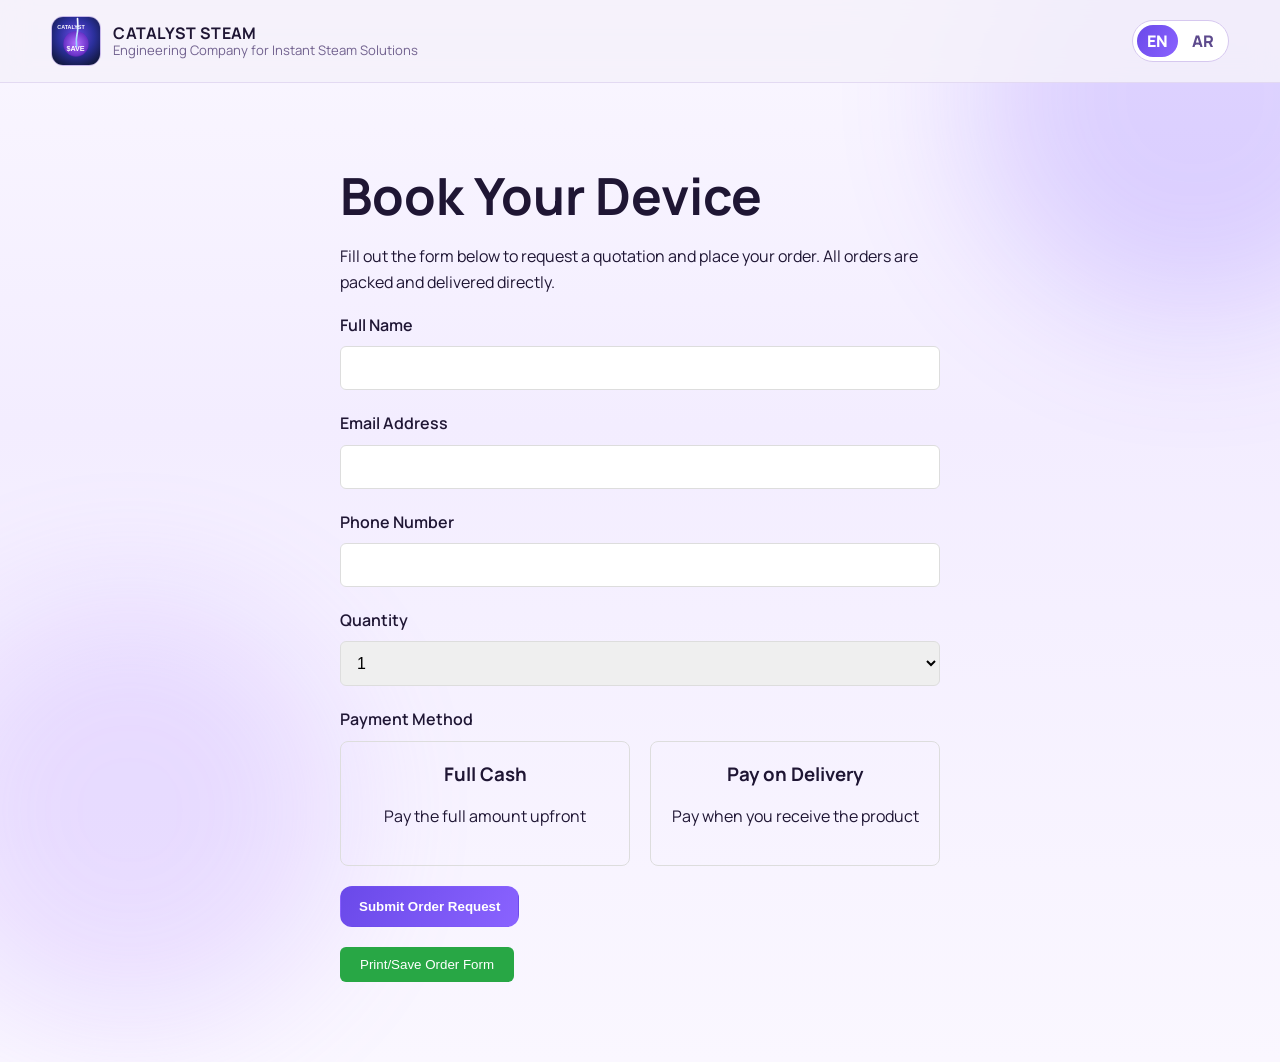
==== booking.html @ 059895c0 "Add bilingual booking form with WhatsApp submission, Vodafone Cash payment, and print functionality" ====
<!DOCTYPE html>
<html lang="en" dir="ltr">
<head>
  <meta charset="UTF-8" />
  <meta name="viewport" content="width=device-width, initial-scale=1.0" />
  <meta name="description" content="Book your Catalyst Steam device - Instant Steam Solutions" />
  <title data-i18n="booking_title">Booking - Catalyst Steam</title>
  <link rel="preconnect" href="https://fonts.googleapis.com" />
  <link rel="preconnect" href="https://fonts.gstatic.com" crossorigin />
  <link href="https://fonts.googleapis.com/css2?family=Manrope:wght@500;700;800&family=Tajawal:wght@400;500;700;800;900&display=swap" rel="stylesheet" />
  <link rel="stylesheet" href="styles.css" />
  <style>
    .booking-form { max-width: 600px; margin: 0 auto; }
    .form-group { margin-bottom: 20px; }
    .form-group label { display: block; font-weight: 600; margin-bottom: 8px; }
    .form-group input, .form-group select { width: 100%; padding: 12px; border: 1px solid #ddd; border-radius: 6px; font-size: 16px; }
    .payment-options { display: flex; gap: 20px; }
    .payment-option { flex: 1; padding: 20px; border: 1px solid #ddd; border-radius: 8px; text-align: center; cursor: pointer; transition: border-color 0.3s; }
    .payment-option.selected { border-color: #6a49e9; background: #f8f9ff; }
    .payment-option h3 { margin: 0 0 10px; }
    .vodafone-info { background: #f0f8ff; border: 1px solid #add8e6; padding: 15px; border-radius: 6px; margin-top: 10px; }
    .print-btn { background: #28a745; color: white; border: none; padding: 10px 20px; border-radius: 6px; cursor: pointer; margin-top: 20px; }
    .print-btn:hover { background: #218838; }
    @media print { .no-print { display: none; } .print-show { display: block; } }
  </style>
</head>
<body class="lang-en">
  <div class="site-bg" aria-hidden="true"></div>

  <header class="site-header">
    <div class="container nav-wrap">
      <a href="index.html" class="brand">
        <img class="brand-logo" src="assets/media/catalyst-logo-top.svg" alt="Catalyst logo" />
        <div class="brand-copy">
          <strong>CATALYST STEAM</strong>
          <span data-i18n="brand_subtitle">Engineering Company for Instant Steam Solutions</span>
        </div>
      </a>
      <div class="lang-switch" role="group" aria-label="Language switcher">
        <button type="button" class="lang-btn is-active" data-lang="en">EN</button>
        <button type="button" class="lang-btn" data-lang="ar">AR</button>
      </div>
    </div>
  </header>

  <main>
    <section class="section">
      <div class="container">
        <div class="booking-form">
          <h1 data-i18n="booking_title">Book Your Device</h1>
          <p data-i18n="booking_desc">Fill out the form below to request a quotation and place your order. All orders are packed and delivered directly.</p>

          <form id="bookingForm">
            <div class="form-group">
              <label for="name" data-i18n="label_name">Full Name</label>
              <input type="text" id="name" name="name" required data-i18n-placeholder="placeholder_name" />
            </div>

            <div class="form-group">
              <label for="email" data-i18n="label_email">Email Address</label>
              <input type="email" id="email" name="email" required data-i18n-placeholder="placeholder_email" />
            </div>

            <div class="form-group">
              <label for="phone" data-i18n="label_phone">Phone Number</label>
              <input type="tel" id="phone" name="phone" required data-i18n-placeholder="placeholder_phone" />
            </div>

            <div class="form-group">
              <label for="quantity" data-i18n="label_quantity">Quantity</label>
              <select id="quantity" name="quantity" required>
                <option value="1">1</option>
                <option value="2">2</option>
                <option value="3">3</option>
                <option value="4">4</option>
                <option value="5">5</option>
                <option value="6">6+</option>
              </select>
            </div>

            <div class="form-group">
              <label data-i18n="label_payment">Payment Method</label>
              <div class="payment-options">
                <div class="payment-option" data-method="cash">
                  <h3 data-i18n="payment_cash">Full Cash</h3>
                  <p data-i18n="payment_cash_desc">Pay the full amount upfront</p>
                </div>
                <div class="payment-option" data-method="delivery">
                  <h3 data-i18n="payment_delivery">Pay on Delivery</h3>
                  <p data-i18n="payment_delivery_desc">Pay when you receive the product</p>
                </div>
              </div>
            </div>

            <div id="vodafoneInfo" class="vodafone-info no-print" style="display: none;">
              <h4 data-i18n="vodafone_title">Vodafone Cash Payment</h4>
              <p data-i18n="vodafone_desc">Send payment to Vodafone Cash number: <strong id="vodafoneNumber">[PHONE_NUMBER_PLACEHOLDER]</strong></p>
              <p data-i18n="vodafone_instructions">After payment, send the receipt via WhatsApp to the same number.</p>
            </div>

            <button type="submit" class="btn btn-primary" data-i18n="btn_submit">Submit Order Request</button>
          </form>

          <button class="print-btn no-print" onclick="window.print()" data-i18n="btn_print">Print/Save Order Form</button>
        </div>
      </div>
    </section>
  </main>

  <script src="script.js"></script>
  <script>
    // Booking form specific script
    const translations = {
      en: {
        booking_title: "Book Your Device",
        booking_desc: "Fill out the form below to request a quotation and place your order. All orders are packed and delivered directly.",
        label_name: "Full Name",
        label_email: "Email Address",
        label_phone: "Phone Number",
        label_quantity: "Quantity",
        label_payment: "Payment Method",
        payment_cash: "Full Cash",
        payment_cash_desc: "Pay the full amount upfront",
        payment_delivery: "Pay on Delivery",
        payment_delivery_desc: "Pay when you receive the product",
        vodafone_title: "Vodafone Cash Payment",
        vodafone_desc: "Send payment to Vodafone Cash number:",
        vodafone_instructions: "After payment, send the receipt via WhatsApp to the same number.",
        btn_submit: "Submit Order Request",
        btn_print: "Print/Save Order Form",
        placeholder_name: "Enter your full name",
        placeholder_email: "Enter your email address",
        placeholder_phone: "Enter your phone number"
      },
      ar: {
        booking_title: "احجز جهازك",
        booking_desc: "املأ النموذج أدناه لطلب عرض أسعار وتقديم طلبك. جميع الطلبات معبأة ومُسلمة مباشرة.",
        label_name: "الاسم الكامل",
        label_email: "عنوان البريد الإلكتروني",
        label_phone: "رقم الهاتف",
        label_quantity: "الكمية",
        label_payment: "طريقة الدفع",
        payment_cash: "الدفع نقدًا كاملاً",
        payment_cash_desc: "ادفع المبلغ الكامل مقدمًا",
        payment_delivery: "الدفع عند التسليم",
        payment_delivery_desc: "ادفع عند استلام المنتج",
        vodafone_title: "دفع فودافون كاش",
        vodafone_desc: "أرسل الدفع إلى رقم فودافون كاش:",
        vodafone_instructions: "بعد الدفع، أرسل الإيصال عبر واتساب إلى نفس الرقم.",
        btn_submit: "إرسال طلب الشراء",
        btn_print: "طباعة/حفظ نموذج الطلب",
        placeholder_name: "أدخل اسمك الكامل",
        placeholder_email: "أدخل عنوان بريدك الإلكتروني",
        placeholder_phone: "أدخل رقم هاتفك"
      }
    };

    // Apply translations to booking page
    function applyBookingTranslations(lang) {
      const dict = translations[lang];
      document.querySelectorAll('[data-i18n]').forEach(el => {
        const key = el.dataset.i18n;
        if (dict[key]) el.textContent = dict[key];
      });
      document.querySelectorAll('[data-i18n-placeholder]').forEach(el => {
        const key = el.dataset.i18nPlaceholder;
        if (dict[key]) el.placeholder = dict[key];
      });
    }

    // Language switching for booking page
    document.querySelectorAll('.lang-btn').forEach(btn => {
      btn.addEventListener('click', () => {
        const lang = btn.dataset.lang;
        document.documentElement.lang = lang;
        document.documentElement.dir = lang === 'ar' ? 'rtl' : 'ltr';
        document.body.classList.toggle('lang-ar', lang === 'ar');
        document.body.classList.toggle('lang-en', lang === 'en');
        document.querySelectorAll('.lang-btn').forEach(b => b.classList.toggle('is-active', b.dataset.lang === lang));
        applyBookingTranslations(lang);
        localStorage.setItem('catalyst_lang', lang);
      });
    });

    // Load saved language
    const savedLang = localStorage.getItem('catalyst_lang') || 'en';
    if (savedLang === 'ar') {
      document.querySelector('[data-lang="ar"]').click();
    } else {
      applyBookingTranslations('en');
    }

    // Payment method selection
    const paymentOptions = document.querySelectorAll('.payment-option');
    let selectedPayment = null;

    paymentOptions.forEach(option => {
      option.addEventListener('click', () => {
        paymentOptions.forEach(opt => opt.classList.remove('selected'));
        option.classList.add('selected');
        selectedPayment = option.dataset.method;
        document.getElementById('vodafoneInfo').style.display = selectedPayment === 'cash' ? 'block' : 'none';
      });
    });

    // Form submission
    document.getElementById('bookingForm').addEventListener('submit', function(e) {
      e.preventDefault();

      if (!selectedPayment) {
        alert('Please select a payment method.');
        return;
      }

      const formData = new FormData(this);
      const name = formData.get('name');
      const email = formData.get('email');
      const phone = formData.get('phone');
      const quantity = formData.get('quantity');
      const paymentMethod = selectedPayment === 'cash' ? 'Full Cash (Vodafone Cash)' : 'Pay on Delivery';

      const message = `New Order Request:\n\nName: ${name}\nEmail: ${email}\nPhone: ${phone}\nQuantity: ${quantity}\nPayment Method: ${paymentMethod}\n\nPlease provide quotation.`;

      const whatsappUrl = `https://wa.me/966565513212?text=${encodeURIComponent(message)}`;
      window.open(whatsappUrl, '_blank');
    });
  </script>
</body>
</html>
---- styles.css ----
:root {
  --bg: #f5f2fb;
  --bg-alt: #eee7fa;
  --ink: #1f1634;
  --muted: #5f5578;
  --line: #ddd2ef;
  --saudi-green: #6a49e9;
  --saudi-green-strong: #4d35b3;
  --gold: #9f75f7;
  --card: #ffffff;
  --shadow: 0 20px 50px rgba(86, 57, 173, 0.18);
}

* {
  box-sizing: border-box;
}

html {
  scroll-behavior: smooth;
}

body {
  margin: 0;
  font-family: "Tajawal", sans-serif;
  color: var(--ink);
  background: linear-gradient(180deg, #faf7ff 0%, #f3edff 40%, #faf7ff 100%);
  line-height: 1.8;
}

body.lang-en {
  font-family: "Manrope", "Tajawal", sans-serif;
  line-height: 1.65;
}

body.lang-ar {
  font-family: "Tajawal", "Manrope", sans-serif;
  line-height: 1.8;
}

.site-bg::before,
.site-bg::after {
  content: "";
  position: fixed;
  z-index: -1;
  border-radius: 50%;
  filter: blur(70px);
  opacity: 0.22;
}

.site-bg::before {
  width: 450px;
  height: 450px;
  top: -130px;
  right: -140px;
  background: #7c53ff;
}

.site-bg::after {
  width: 420px;
  height: 420px;
  bottom: -120px;
  left: -80px;
  background: #b388ff;
}

.container {
  width: min(1180px, 92vw);
  margin-inline: auto;
}

.site-header {
  position: sticky;
  top: 0;
  z-index: 40;
  background: rgba(245, 242, 251, 0.86);
  border-bottom: 1px solid rgba(221, 210, 239, 0.75);
  backdrop-filter: blur(14px);
}

.nav-wrap {
  min-height: 82px;
  display: flex;
  align-items: center;
  justify-content: space-between;
  gap: 14px;
}

.brand {
  display: flex;
  align-items: center;
  gap: 12px;
  text-decoration: none;
  color: inherit;
}

.brand-logo {
  width: 50px;
  height: 50px;
  border-radius: 12px;
  border: 1px solid #c7b8ea;
}

.brand-copy {
  display: flex;
  flex-direction: column;
  line-height: 1.15;
}

.brand-copy strong {
  font-size: 1rem;
  letter-spacing: 0.3px;
}

.brand-copy span {
  font-size: 0.82rem;
  color: #71628f;
}

.nav-links {
  display: flex;
  align-items: center;
  gap: 16px;
}

.nav-links a {
  text-decoration: none;
  color: #4f3f77;
  font-weight: 700;
  font-size: 0.95rem;
  transition: color 0.2s ease;
}

.nav-links a:hover {
  color: var(--saudi-green);
}

.lang-switch {
  display: inline-flex;
  align-items: center;
  gap: 4px;
  padding: 4px;
  border: 1px solid #d6c8ef;
  border-radius: 999px;
  background: #fff;
}

.lang-btn {
  border: 0;
  background: transparent;
  color: #5d4a8d;
  font: inherit;
  font-weight: 800;
  line-height: 1;
  padding: 8px 10px;
  border-radius: 999px;
  cursor: pointer;
}

.lang-btn.is-active {
  background: linear-gradient(120deg, var(--saudi-green), #8a63ff);
  color: #fff;
}

.btn {
  display: inline-flex;
  align-items: center;
  justify-content: center;
  gap: 8px;
  border-radius: 12px;
  padding: 12px 18px;
  border: 1px solid transparent;
  text-decoration: none;
  font-weight: 800;
  transition: transform 0.18s ease, background-color 0.2s ease, border-color 0.2s ease;
  cursor: pointer;
}

.btn:hover {
  transform: translateY(-1px);
}

.btn-primary {
  color: #fff;
  background: linear-gradient(120deg, var(--saudi-green), #8a63ff);
}

.btn-primary:hover {
  background: linear-gradient(120deg, var(--saudi-green-strong), #6e4bdf);
}

.btn-whatsapp-top {
  color: #fff;
  background: linear-gradient(120deg, #25d366, #128c43);
  border-color: #128c43;
}

.btn-whatsapp-top:hover {
  background: linear-gradient(120deg, #1eb95a, #0f7b3a);
}

.btn-icon {
  width: 16px;
  height: 16px;
  display: inline-grid;
  place-items: center;
  flex: 0 0 auto;
}

.btn-icon svg {
  width: 16px;
  height: 16px;
}

.btn-outline {
  color: var(--saudi-green-strong);
  border-color: var(--saudi-green);
  background: #faf7ff;
}

.btn-sm {
  padding: 10px 14px;
  font-size: 0.88rem;
}

.hero {
  position: relative;
  overflow: hidden;
  padding: 68px 0 54px;
  min-height: 88vh;
  display: flex;
  align-items: center;
}

.hero-bg-video {
  position: absolute;
  inset: 0;
  width: 100%;
  height: 100%;
  object-fit: cover;
  filter: saturate(1.05) contrast(1.02);
}

.hero-overlay {
  position: absolute;
  inset: 0;
  background:
    linear-gradient(110deg, rgba(20, 12, 43, 0.84) 0%, rgba(35, 22, 68, 0.74) 42%, rgba(18, 10, 38, 0.58) 100%),
    radial-gradient(circle at 75% 15%, rgba(148, 106, 255, 0.32) 0%, rgba(0, 0, 0, 0) 40%);
}

.hero-grid {
  position: relative;
  z-index: 2;
  display: grid;
  grid-template-columns: 1.05fr 0.95fr;
  gap: 22px;
  align-items: start;
}

.hero-copy {
  background: transparent;
  border: none;
  box-shadow: none;
  padding: 0;
  max-width: 760px;
}

.eyebrow,
.kicker {
  margin: 0 0 8px;
  color: var(--saudi-green);
  font-weight: 900;
  letter-spacing: 0.2px;
}

h1 {
  margin: 0;
  font-size: clamp(2rem, 5vw, 3.2rem);
  line-height: 1.25;
}

h2 {
  margin: 8px 0 0;
  font-size: clamp(1.45rem, 3vw, 2.2rem);
  line-height: 1.35;
}

h3 {
  margin: 0 0 8px;
  line-height: 1.35;
}

.hero-copy p {
  color: #ede7ff;
  margin-top: 12px;
}

.hero-feature-grid {
  margin-top: 16px;
  display: grid;
  grid-template-columns: repeat(2, minmax(0, 1fr));
  gap: 10px;
}

.hero-feature {
  border: 1px solid rgba(220, 207, 252, 0.45);
  background: rgba(255, 255, 255, 0.08);
  border-radius: 12px;
  padding: 10px 12px;
  display: grid;
  grid-template-columns: 26px 1fr;
  align-items: start;
  gap: 8px;
  backdrop-filter: blur(4px);
}

.hero-feature span {
  width: 26px;
  height: 26px;
  display: inline-grid;
  place-items: center;
  border-radius: 8px;
  background: linear-gradient(130deg, #7f5cff, #a88bff);
  color: #fff;
  font-weight: 900;
  font-size: 0.84rem;
}

.hero-feature p {
  margin: 0 !important;
  color: #f4eeff !important;
  font-size: 0.9rem;
  line-height: 1.45;
  font-weight: 700;
}

.cta-row {
  margin-top: 20px;
  display: flex;
  flex-wrap: wrap;
  gap: 10px;
}

.hero-media {
  display: grid;
  gap: 14px;
}

.media-card {
  background: rgba(255, 255, 255, 0.92);
  backdrop-filter: blur(8px);
  border: 1px solid var(--line);
  border-radius: 20px;
  padding: 16px;
  box-shadow: 0 16px 40px rgba(68, 41, 140, 0.16);
}

.hero-copy h1,
.hero-copy .eyebrow {
  color: #ffffff;
  text-shadow: 0 3px 18px rgba(7, 3, 22, 0.45);
}

.media-card h2 {
  margin: 0 0 10px;
  font-size: 1.12rem;
}

.media-card video,
.media-card img {
  width: 100%;
  border-radius: 14px;
  border: 1px solid #ddcff2;
  display: block;
}

.hero-single-image {
  width: 100%;
  height: 390px;
  object-fit: contain;
  object-position: center center;
  background: rgba(248, 243, 255, 0.86);
}

.section {
  padding: 80px 0;
}

.solution {
  background: linear-gradient(180deg, #f5efff 0%, #efe8fc 100%);
}

.specs {
  background: #fff;
}

.specs-grid {
  display: grid;
  grid-template-columns: repeat(auto-fit, minmax(200px, 1fr));
  gap: 20px;
  max-width: 800px;
}

.spec-item {
  background: var(--bg-alt);
  border: 1px solid var(--line);
  border-radius: 12px;
  padding: 16px;
  text-align: center;
}

.spec-item strong {
  color: var(--ink);
}

.section-head {
  max-width: 860px;
  margin-bottom: 24px;
}

.section-head h2 {
  margin: 0;
}

.section-head p {
  color: var(--muted);
  margin: 10px 0 0;
}

.value-grid {
  display: grid;
  grid-template-columns: repeat(4, minmax(0, 1fr));
  gap: 14px;
}

.value-card {
  background: #fff;
  border: 1px solid #ded3f2;
  border-radius: 16px;
  padding: 20px;
  box-shadow: 0 10px 28px rgba(52, 32, 109, 0.12);
}

.value-card h3 {
  color: #4b2f96;
}

.value-card p {
  margin: 0;
  color: #60557b;
}

.workflow {
  background: #1d123d;
  color: #efe9ff;
}

.workflow .kicker {
  color: #baa7ff;
}

.workflow .section-head h2 {
  color: #fff;
}

.workflow-grid {
  display: grid;
  grid-template-columns: 1fr 1fr;
  gap: 20px;
  align-items: start;
}

.flow-list {
  margin: 0;
  padding: 0;
  list-style: none;
  display: grid;
  gap: 12px;
}

.flow-list li {
  position: relative;
  padding: 18px;
  border-radius: 14px;
  border: 1px solid rgba(183, 161, 245, 0.35);
  background: rgba(255, 255, 255, 0.05);
}

.flow-list li strong {
  display: block;
  font-size: 1.05rem;
}

.flow-list p {
  margin: 6px 0 0;
  color: #ddd3ff;
}

.applications {
  background: linear-gradient(180deg, #fbf9ff 0%, #f2ecfd 100%);
}

.app-grid {
  display: grid;
  grid-template-columns: repeat(3, minmax(0, 1fr));
  gap: 12px;
}

.app-card {
  min-height: 240px;
  position: relative;
  border-radius: 14px;
  overflow: hidden;
  border: 1px solid rgba(255, 255, 255, 0.28);
  background-size: cover;
  background-position: center;
  display: grid;
  align-content: end;
  padding: 14px;
  gap: 6px;
}

.app-card::before {
  content: "";
  position: absolute;
  inset: 0;
  background: linear-gradient(180deg, rgba(18, 8, 44, 0.12) 20%, rgba(16, 8, 39, 0.8) 100%);
}

.app-card::after {
  content: "";
  position: absolute;
  top: 10px;
  left: 10px;
  width: 64px;
  height: 64px;
  border-radius: 10px;
  border: 1px solid rgba(255, 255, 255, 0.82);
  background-image: url("assets/media/product-look.png");
  background-size: cover;
  background-position: center;
  z-index: 1;
  box-shadow: 0 8px 20px rgba(20, 10, 46, 0.4);
}

.app-card h3 {
  margin: 0;
  position: relative;
  z-index: 2;
  color: #fff;
  font-size: 1rem;
}

.app-card p {
  margin: 0;
  position: relative;
  z-index: 2;
  color: #ecf6f2;
  font-size: 0.9rem;
  line-height: 1.55;
}

.app-sauna {
  background-image: linear-gradient(135deg, rgba(40, 25, 85, 0.42), rgba(103, 69, 198, 0.38)), url("https://images.pexels.com/photos/7587466/pexels-photo-7587466.jpeg?auto=compress&cs=tinysrgb&w=1200");
}

.app-bakery {
  background-image: linear-gradient(135deg, rgba(52, 30, 116, 0.45), rgba(122, 81, 207, 0.35)), url("https://images.pexels.com/photos/3218467/pexels-photo-3218467.jpeg?auto=compress&cs=tinysrgb&w=1200");
}

.app-laundry {
  background-image: linear-gradient(135deg, rgba(37, 22, 88, 0.46), rgba(94, 67, 188, 0.34)), url("assets/media/app-laundry-shop.svg");
}

.app-kitchen {
  background-image: linear-gradient(135deg, rgba(35, 21, 80, 0.45), rgba(109, 80, 200, 0.34)), url("https://images.pexels.com/photos/1639557/pexels-photo-1639557.jpeg?auto=compress&cs=tinysrgb&w=1200");
}

.app-clinic {
  background-image: linear-gradient(135deg, rgba(35, 20, 82, 0.45), rgba(108, 79, 203, 0.34)), url("https://images.pexels.com/photos/4021779/pexels-photo-4021779.jpeg?auto=compress&cs=tinysrgb&w=1200");
}

.advantages {
  background: #ffffff;
}

.advantages-wrap {
  border: 1px solid #ded2f1;
  border-radius: 18px;
  background: linear-gradient(140deg, #fcfaff 0%, #f2ebff 100%);
  padding: 22px;
  display: grid;
  grid-template-columns: 1.45fr 0.55fr;
  gap: 14px;
  align-items: stretch;
}

.adv-grid {
  display: grid;
  grid-template-columns: repeat(2, minmax(0, 1fr));
  gap: 10px;
}

.adv-card {
  border: 1px solid #d8cbef;
  background: #fff;
  border-radius: 12px;
  padding: 12px;
  display: grid;
  grid-template-columns: 40px 1fr;
  align-items: center;
  gap: 10px;
  box-shadow: 0 8px 18px rgba(83, 56, 163, 0.08);
}

.adv-icon {
  width: 40px;
  height: 40px;
  display: inline-grid;
  place-items: center;
  border-radius: 10px;
  background: linear-gradient(130deg, #6a49e9, #8d69ff);
  color: #fff;
  font-weight: 900;
  font-size: 1.12rem;
}

.adv-card p {
  margin: 0;
  color: #4b3f6e;
  font-weight: 700;
  line-height: 1.45;
}

.price-spotlight {
  border-radius: 14px;
  border: 1px solid #cdbef0;
  background: radial-gradient(circle at 50% 0%, #ffffff 0%, #f6f1ff 100%);
  display: grid;
  align-content: center;
  justify-items: center;
  text-align: center;
  padding: 16px;
  gap: 6px;
}

.price-label {
  margin: 0;
  color: #665a87;
  font-weight: 700;
}

.price-value {
  font-size: 2rem;
  color: #4d35b3;
  line-height: 1.1;
}

.price-mini {
  margin: 0;
  color: #74688f;
  font-weight: 700;
}

.order {
  background: linear-gradient(180deg, #f7f1ff 0%, #eee8fb 100%);
}

.order-grid {
  display: grid;
  grid-template-columns: 0.95fr 1.05fr;
  gap: 16px;
}

.payment-card {
  background: #fff;
  border: 1px solid #ddcff2;
  border-radius: 18px;
  padding: 20px;
  box-shadow: 0 10px 28px rgba(50, 31, 106, 0.12);
}

.payment-card h3 {
  color: #4a2f95;
  margin: 0 0 12px;
}

.payment-flow {
  display: grid;
  gap: 10px;
  margin-bottom: 12px;
}

.pay-step {
  border: 1px solid #d8caef;
  border-radius: 12px;
  background: #faf7ff;
  padding: 12px;
  display: grid;
  grid-template-columns: 34px 1fr;
  gap: 10px;
  align-items: start;
}

.pay-step h4 {
  margin: 0;
  color: #503799;
  font-size: 0.98rem;
}

.pay-step p {
  margin: 2px 0 0;
  color: #65597f;
  font-weight: 600;
  font-size: 0.92rem;
}

.pay-confirm {
  margin-top: 6px !important;
  color: #4d35b3 !important;
  font-weight: 800 !important;
}

.pay-badge {
  width: 34px;
  height: 34px;
  border-radius: 999px;
  background: linear-gradient(130deg, #6a49e9, #8e6bff);
  color: #fff;
  font-weight: 900;
  display: inline-grid;
  place-items: center;
}

.pay-badge.vcash {
  background: linear-gradient(130deg, #d4283a, #f46e7a);
}

.payment-strip {
  border: 1px solid #cdbef0;
  background: #f6f1ff;
  border-radius: 12px;
  padding: 10px 12px;
  display: grid;
  gap: 6px;
  margin-bottom: 10px;
}

.payment-strip span {
  color: #574a75;
  font-weight: 700;
  font-size: 0.92rem;
}

.strip-price {
  color: #4d35b3 !important;
  font-size: 1.1rem !important;
  font-weight: 900 !important;
}

.line-item {
  display: flex;
  align-items: center;
  gap: 10px;
}

.phone-line {
  display: inline-flex;
  align-items: center;
  gap: 8px;
}

.phone-number {
  direction: ltr;
  unicode-bidi: isolate;
  display: inline-block;
}

.phone-inline-icon {
  width: 20px;
  height: 20px;
  border-radius: 999px;
  border: 1px solid #9ed8b2;
  background: #e8f9ef;
  color: #128c43;
  display: inline-grid;
  place-items: center;
  flex: 0 0 auto;
}

.phone-inline-icon svg {
  width: 12px;
  height: 12px;
}

.line-icon {
  width: 28px;
  height: 28px;
  border-radius: 999px;
  border: 1px solid #cdbff0;
  background: #f7f3ff;
  color: #5a43a9;
  display: inline-grid;
  place-items: center;
  flex: 0 0 auto;
  font-size: 0.82rem;
  font-weight: 900;
}

.line-icon svg {
  width: 16px;
  height: 16px;
}

.line-icon.whatsapp {
  background: #e8f9ef;
  border-color: #9ed8b2;
  color: #128c43;
}

.line-icon.vcash {
  background: #ffecee;
  border-color: #f2b7bf;
  color: #d4283a;
  font-family: inherit;
}

.payment-note {
  background: #f7f2ff;
  border: 1px dashed #c8b7ee;
  border-radius: 10px;
  padding: 10px;
  font-weight: 700;
}

.order-form {
  background: #fff;
  border: 1px solid #dbcdf1;
  border-radius: 18px;
  padding: 20px;
  box-shadow: 0 12px 30px rgba(58, 36, 124, 0.12);
  display: grid;
  gap: 10px;
}

.order-form label {
  display: grid;
  gap: 6px;
  color: #4f3e7c;
  font-weight: 700;
}

.order-form input,
.order-form textarea {
  width: 100%;
  border: 1px solid #d3c4ee;
  border-radius: 10px;
  padding: 11px 12px;
  font: inherit;
  background: #fff;
}

.order-form input:focus,
.order-form textarea:focus {
  outline: none;
  border-color: #6a49e9;
  box-shadow: 0 0 0 3px rgba(106, 73, 233, 0.15);
}

.form-msg {
  margin: 0;
  color: #70648c;
  font-size: 0.92rem;
}

.contact {
  background: linear-gradient(180deg, #f0e9ff 0%, #f9f6ff 100%);
}

.contact-box {
  background: linear-gradient(130deg, #2a1c57 0%, #4d36a8 100%);
  border-radius: 22px;
  border: 1px solid rgba(178, 158, 243, 0.5);
  padding: 28px;
  color: #f1ebff;
  display: grid;
  grid-template-columns: 1.2fr 0.8fr;
  gap: 16px;
}

.contact-box .kicker {
  color: #d1c2ff;
}

.contact-box h2 {
  margin: 0;
  color: #fff;
}

.contact-box p {
  color: #ece6ff;
}

.contact-data {
  background: rgba(255, 255, 255, 0.08);
  border: 1px solid rgba(207, 192, 247, 0.45);
  border-radius: 14px;
  padding: 16px;
}

.contact-data p {
  margin: 0 0 8px;
  font-weight: 700;
}

.contact-actions {
  display: grid;
  gap: 8px;
}

.site-footer {
  border-top: 1px solid #ddd2ef;
  padding: 22px 0 30px;
}

.site-footer p {
  margin: 0;
  text-align: center;
  color: #6e6388;
  font-weight: 700;
}

.reveal {
  opacity: 0;
  transform: translateY(14px);
  transition: opacity 0.5s ease, transform 0.5s ease;
}

.reveal.visible {
  opacity: 1;
  transform: none;
}

.delay-1 {
  transition-delay: 0.1s;
}

.delay-2 {
  transition-delay: 0.2s;
}

.delay-3 {
  transition-delay: 0.3s;
}

@media (max-width: 1080px) {
  .nav-links {
    display: none;
  }

  .hero-grid,
  .workflow-grid,
  .advantages-wrap,
  .order-grid,
  .contact-box {
    grid-template-columns: 1fr;
  }

  .value-grid {
    grid-template-columns: repeat(2, minmax(0, 1fr));
  }

  .app-grid {
    grid-template-columns: repeat(2, minmax(0, 1fr));
  }
}

@media (max-width: 680px) {
  .nav-wrap {
    flex-wrap: wrap;
  }

  .hero {
    min-height: 78vh;
    padding-top: 44px;
  }

  .hero-copy,
  .media-card,
  .order-form,
  .payment-card,
  .contact-box {
    padding: 20px;
  }

  .hero-single-image {
    height: 260px;
    object-fit: contain;
  }

  .btn {
    width: 100%;
  }

  .cta-row {
    flex-direction: column;
  }

  .btn-sm {
    width: auto;
  }

  .value-grid,
  .app-grid {
    grid-template-columns: 1fr;
  }

  .hero-feature-grid,
  .adv-grid {
    grid-template-columns: 1fr;
  }

  .app-card {
    min-height: 220px;
  }

  h1 {
    font-size: clamp(1.7rem, 9vw, 2.2rem);
  }
}
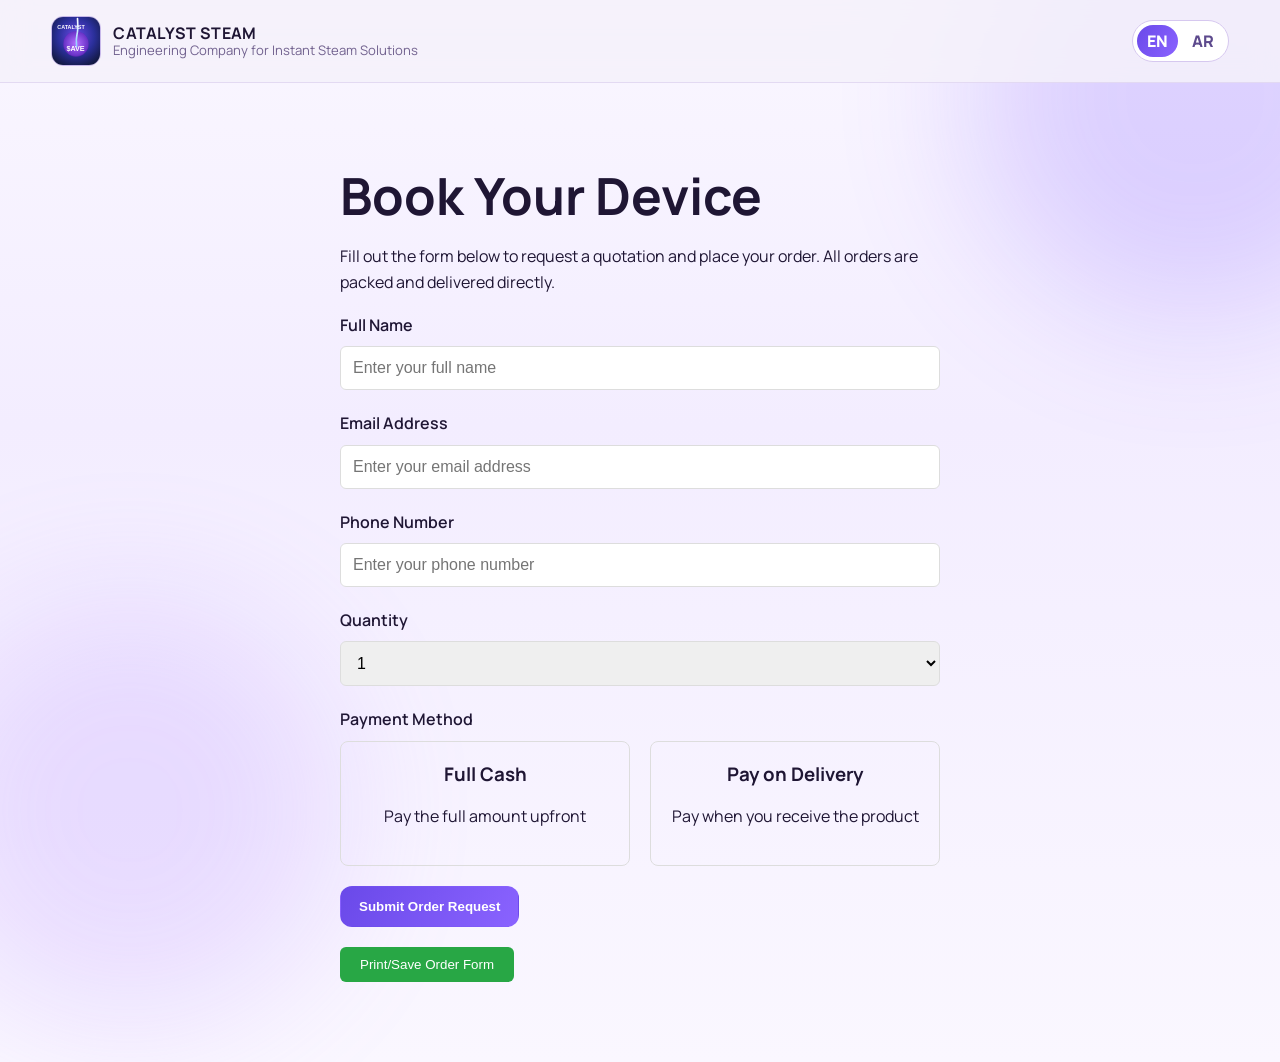
==== commit 0b381d65: "Fix bilingual support for booking form - integrate translations with main script" ====
--- a/booking.html
+++ b/booking.html
@@ -109,87 +109,11 @@
 
   <script src="script.js"></script>
   <script>
+    // Apply saved language on page load
+    const savedLang = localStorage.getItem('catalyst_lang') || 'en';
+    applyLanguage(savedLang);
+
     // Booking form specific script
-    const translations = {
-      en: {
-        booking_title: "Book Your Device",
-        booking_desc: "Fill out the form below to request a quotation and place your order. All orders are packed and delivered directly.",
-        label_name: "Full Name",
-        label_email: "Email Address",
-        label_phone: "Phone Number",
-        label_quantity: "Quantity",
-        label_payment: "Payment Method",
-        payment_cash: "Full Cash",
-        payment_cash_desc: "Pay the full amount upfront",
-        payment_delivery: "Pay on Delivery",
-        payment_delivery_desc: "Pay when you receive the product",
-        vodafone_title: "Vodafone Cash Payment",
-        vodafone_desc: "Send payment to Vodafone Cash number:",
-        vodafone_instructions: "After payment, send the receipt via WhatsApp to the same number.",
-        btn_submit: "Submit Order Request",
-        btn_print: "Print/Save Order Form",
-        placeholder_name: "Enter your full name",
-        placeholder_email: "Enter your email address",
-        placeholder_phone: "Enter your phone number"
-      },
-      ar: {
-        booking_title: "احجز جهازك",
-        booking_desc: "املأ النموذج أدناه لطلب عرض أسعار وتقديم طلبك. جميع الطلبات معبأة ومُسلمة مباشرة.",
-        label_name: "الاسم الكامل",
-        label_email: "عنوان البريد الإلكتروني",
-        label_phone: "رقم الهاتف",
-        label_quantity: "الكمية",
-        label_payment: "طريقة الدفع",
-        payment_cash: "الدفع نقدًا كاملاً",
-        payment_cash_desc: "ادفع المبلغ الكامل مقدمًا",
-        payment_delivery: "الدفع عند التسليم",
-        payment_delivery_desc: "ادفع عند استلام المنتج",
-        vodafone_title: "دفع فودافون كاش",
-        vodafone_desc: "أرسل الدفع إلى رقم فودافون كاش:",
-        vodafone_instructions: "بعد الدفع، أرسل الإيصال عبر واتساب إلى نفس الرقم.",
-        btn_submit: "إرسال طلب الشراء",
-        btn_print: "طباعة/حفظ نموذج الطلب",
-        placeholder_name: "أدخل اسمك الكامل",
-        placeholder_email: "أدخل عنوان بريدك الإلكتروني",
-        placeholder_phone: "أدخل رقم هاتفك"
-      }
-    };
-
-    // Apply translations to booking page
-    function applyBookingTranslations(lang) {
-      const dict = translations[lang];
-      document.querySelectorAll('[data-i18n]').forEach(el => {
-        const key = el.dataset.i18n;
-        if (dict[key]) el.textContent = dict[key];
-      });
-      document.querySelectorAll('[data-i18n-placeholder]').forEach(el => {
-        const key = el.dataset.i18nPlaceholder;
-        if (dict[key]) el.placeholder = dict[key];
-      });
-    }
-
-    // Language switching for booking page
-    document.querySelectorAll('.lang-btn').forEach(btn => {
-      btn.addEventListener('click', () => {
-        const lang = btn.dataset.lang;
-        document.documentElement.lang = lang;
-        document.documentElement.dir = lang === 'ar' ? 'rtl' : 'ltr';
-        document.body.classList.toggle('lang-ar', lang === 'ar');
-        document.body.classList.toggle('lang-en', lang === 'en');
-        document.querySelectorAll('.lang-btn').forEach(b => b.classList.toggle('is-active', b.dataset.lang === lang));
-        applyBookingTranslations(lang);
-        localStorage.setItem('catalyst_lang', lang);
-      });
-    });
-
-    // Load saved language
-    const savedLang = localStorage.getItem('catalyst_lang') || 'en';
-    if (savedLang === 'ar') {
-      document.querySelector('[data-lang="ar"]').click();
-    } else {
-      applyBookingTranslations('en');
-    }
-
     // Payment method selection
     const paymentOptions = document.querySelectorAll('.payment-option');
     let selectedPayment = null;
@@ -208,7 +132,8 @@
       e.preventDefault();
 
       if (!selectedPayment) {
-        alert('Please select a payment method.');
+        const alertMsg = document.documentElement.lang === 'ar' ? 'يرجى اختيار طريقة دفع.' : 'Please select a payment method.';
+        alert(alertMsg);
         return;
       }
 
@@ -219,7 +144,9 @@
       const quantity = formData.get('quantity');
       const paymentMethod = selectedPayment === 'cash' ? 'Full Cash (Vodafone Cash)' : 'Pay on Delivery';
 
-      const message = `New Order Request:\n\nName: ${name}\nEmail: ${email}\nPhone: ${phone}\nQuantity: ${quantity}\nPayment Method: ${paymentMethod}\n\nPlease provide quotation.`;
+      const message = document.documentElement.lang === 'ar' 
+        ? `طلب شراء جديد:\n\nالاسم: ${name}\nالبريد الإلكتروني: ${email}\nالهاتف: ${phone}\nالكمية: ${quantity}\nطريقة الدفع: ${paymentMethod}\n\nيرجى تقديم عرض أسعار.`
+        : `New Order Request:\n\nName: ${name}\nEmail: ${email}\nPhone: ${phone}\nQuantity: ${quantity}\nPayment Method: ${paymentMethod}\n\nPlease provide quotation.`;
 
       const whatsappUrl = `https://wa.me/966565513212?text=${encodeURIComponent(message)}`;
       window.open(whatsappUrl, '_blank');
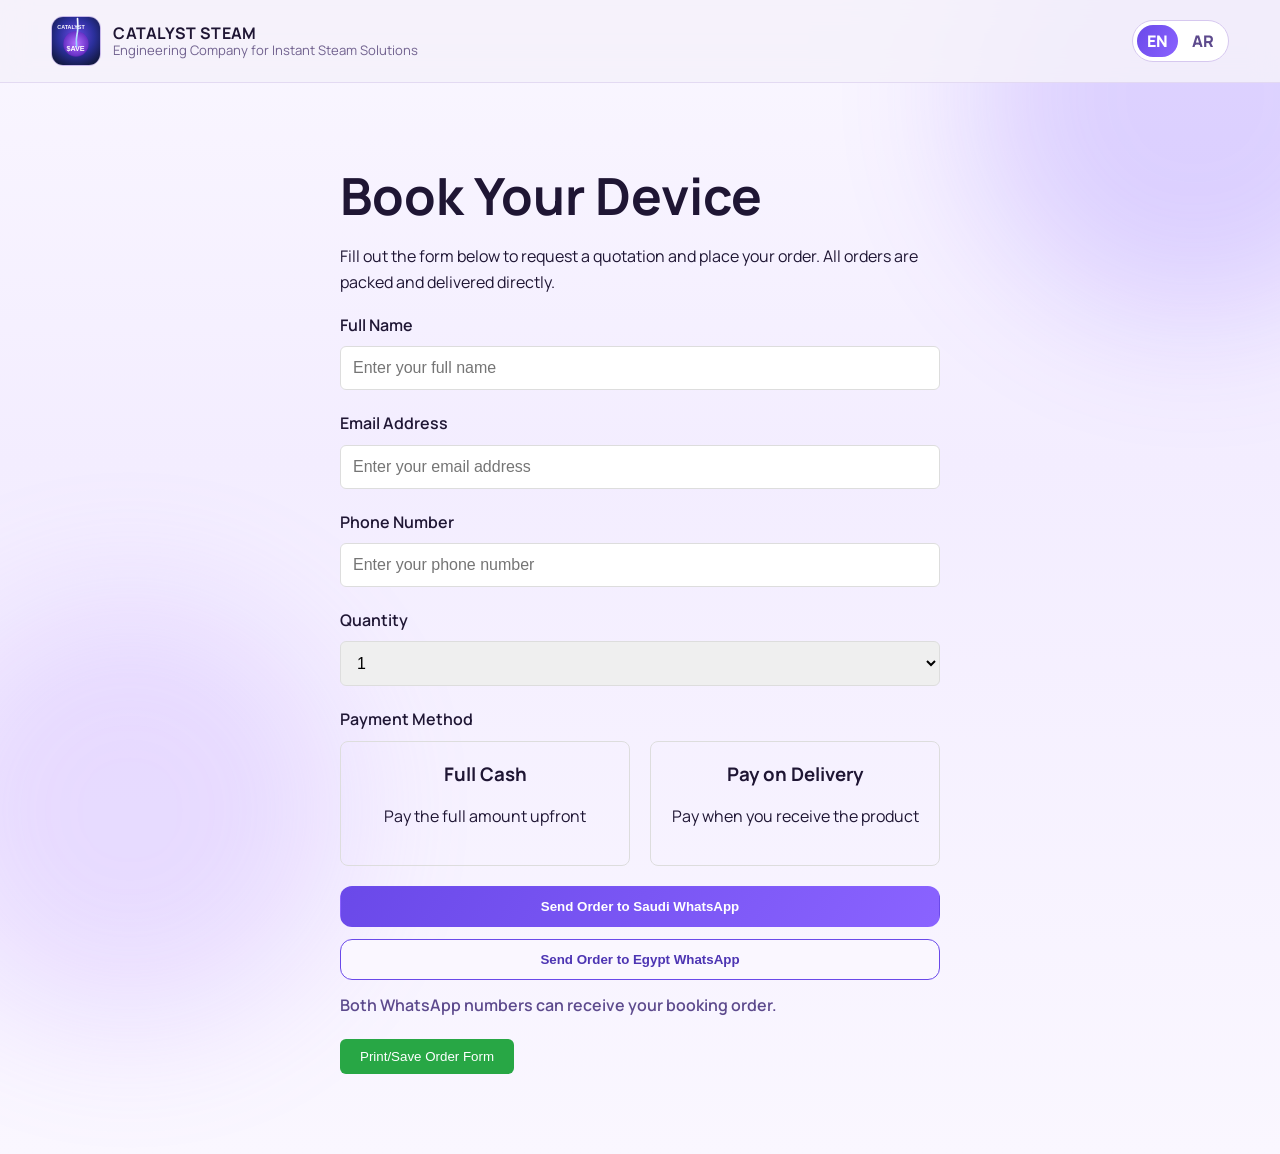
==== commit 7b84a82d: "Add Egypt Vodafone and WhatsApp booking contacts" ====
--- a/booking.html
+++ b/booking.html
@@ -19,6 +19,9 @@
     .payment-option.selected { border-color: #6a49e9; background: #f8f9ff; }
     .payment-option h3 { margin: 0 0 10px; }
     .vodafone-info { background: #f0f8ff; border: 1px solid #add8e6; padding: 15px; border-radius: 6px; margin-top: 10px; }
+    .recipient-actions { display: grid; gap: 12px; margin-top: 18px; }
+    .recipient-actions .btn { width: 100%; }
+    .recipient-note { margin: 12px 0 0; color: #5d4a8d; font-weight: 600; }
     .print-btn { background: #28a745; color: white; border: none; padding: 10px 20px; border-radius: 6px; cursor: pointer; margin-top: 20px; }
     .print-btn:hover { background: #218838; }
     @media print { .no-print { display: none; } .print-show { display: block; } }
@@ -94,11 +97,15 @@
 
             <div id="vodafoneInfo" class="vodafone-info no-print" style="display: none;">
               <h4 data-i18n="vodafone_title">Vodafone Cash Payment</h4>
-              <p data-i18n="vodafone_desc">Send payment to Vodafone Cash number: <strong id="vodafoneNumber">[PHONE_NUMBER_PLACEHOLDER]</strong></p>
+              <p><span data-i18n="vodafone_desc">Send payment to Vodafone Cash number:</span> <strong id="vodafoneNumber" dir="ltr">01014173622</strong></p>
               <p data-i18n="vodafone_instructions">After payment, send the receipt via WhatsApp to the same number.</p>
             </div>
 
-            <button type="submit" class="btn btn-primary" data-i18n="btn_submit">Submit Order Request</button>
+            <div class="recipient-actions no-print">
+              <button type="submit" class="btn btn-primary" data-target="ksa" data-i18n="btn_submit_ksa">Send Order to Saudi WhatsApp</button>
+              <button type="submit" class="btn btn-outline" data-target="egypt" data-i18n="btn_submit_egypt">Send Order to Egypt WhatsApp</button>
+            </div>
+            <p class="recipient-note no-print" data-i18n="booking_whatsapp_note">Both WhatsApp numbers can receive your booking order.</p>
           </form>
 
           <button class="print-btn no-print" onclick="window.print()" data-i18n="btn_print">Print/Save Order Form</button>
@@ -109,6 +116,11 @@
 
   <script src="script.js"></script>
   <script>
+    const WHATSAPP_NUMBERS = {
+      ksa: "966565513212",
+      egypt: "201014173622"
+    };
+
     // Apply saved language on page load
     const savedLang = localStorage.getItem('catalyst_lang') || 'en';
     applyLanguage(savedLang);
@@ -142,13 +154,16 @@
       const email = formData.get('email');
       const phone = formData.get('phone');
       const quantity = formData.get('quantity');
-      const paymentMethod = selectedPayment === 'cash' ? 'Full Cash (Vodafone Cash)' : 'Pay on Delivery';
+      const paymentMethod = document.documentElement.lang === 'ar'
+        ? (selectedPayment === 'cash' ? 'الدفع نقدًا كاملاً (فودافون كاش)' : 'الدفع عند التسليم')
+        : (selectedPayment === 'cash' ? 'Full Cash (Vodafone Cash)' : 'Pay on Delivery');
+      const target = e.submitter?.dataset.target === 'egypt' ? 'egypt' : 'ksa';
 
       const message = document.documentElement.lang === 'ar' 
         ? `طلب شراء جديد:\n\nالاسم: ${name}\nالبريد الإلكتروني: ${email}\nالهاتف: ${phone}\nالكمية: ${quantity}\nطريقة الدفع: ${paymentMethod}\n\nيرجى تقديم عرض أسعار.`
         : `New Order Request:\n\nName: ${name}\nEmail: ${email}\nPhone: ${phone}\nQuantity: ${quantity}\nPayment Method: ${paymentMethod}\n\nPlease provide quotation.`;
 
-      const whatsappUrl = `https://wa.me/966565513212?text=${encodeURIComponent(message)}`;
+      const whatsappUrl = `https://wa.me/${WHATSAPP_NUMBERS[target]}?text=${encodeURIComponent(message)}`;
       window.open(whatsappUrl, '_blank');
     });
   </script>
--- a/styles.css
+++ b/styles.css
@@ -391,26 +391,124 @@
 }
 
 .specs {
-  background: #fff;
+  position: relative;
+  overflow: hidden;
+  background:
+    radial-gradient(circle at top right, rgba(138, 99, 255, 0.3), transparent 34%),
+    radial-gradient(circle at bottom left, rgba(109, 79, 223, 0.34), transparent 42%),
+    linear-gradient(135deg, #12091f 0%, #241147 56%, #09050f 100%);
+}
+
+.specs::before {
+  content: "";
+  position: absolute;
+  inset: 0;
+  background-image:
+    linear-gradient(rgba(255, 255, 255, 0.04) 1px, transparent 1px),
+    linear-gradient(90deg, rgba(255, 255, 255, 0.04) 1px, transparent 1px);
+  background-size: 48px 48px;
+  opacity: 0.2;
+  pointer-events: none;
+}
+
+.specs .container {
+  position: relative;
+  z-index: 1;
+}
+
+.specs .section-head h2,
+.specs .section-head p {
+  color: #fff;
+}
+
+.specs .section-head p {
+  max-width: 760px;
+  color: rgba(255, 255, 255, 0.78);
 }
 
 .specs-grid {
   display: grid;
-  grid-template-columns: repeat(auto-fit, minmax(200px, 1fr));
+  grid-template-columns: repeat(2, minmax(0, 1fr));
   gap: 20px;
-  max-width: 800px;
-}
-
-.spec-item {
-  background: var(--bg-alt);
-  border: 1px solid var(--line);
-  border-radius: 12px;
-  padding: 16px;
-  text-align: center;
-}
-
-.spec-item strong {
-  color: var(--ink);
+}
+
+.spec-card {
+  position: relative;
+  min-height: 250px;
+  padding: 26px;
+  border-radius: 28px;
+  overflow: hidden;
+  display: flex;
+  flex-direction: column;
+  justify-content: flex-end;
+  gap: 12px;
+  border: 1px solid rgba(255, 255, 255, 0.12);
+  background-size: cover;
+  background-repeat: no-repeat;
+  box-shadow: 0 24px 60px rgba(3, 2, 10, 0.32);
+  isolation: isolate;
+}
+
+.spec-card::before {
+  content: "";
+  position: absolute;
+  inset: 0;
+  background:
+    linear-gradient(180deg, rgba(8, 8, 12, 0.12) 0%, rgba(8, 8, 12, 0.52) 44%, rgba(7, 6, 11, 0.9) 100%),
+    linear-gradient(135deg, rgba(159, 117, 247, 0.22), transparent 42%);
+  z-index: -1;
+}
+
+.spec-card > * {
+  position: relative;
+  z-index: 1;
+}
+
+.spec-label {
+  align-self: flex-start;
+  display: inline-flex;
+  padding: 7px 12px;
+  border-radius: 999px;
+  background: rgba(255, 255, 255, 0.13);
+  border: 1px solid rgba(255, 255, 255, 0.16);
+  color: #fff;
+  font-weight: 700;
+  font-size: 0.82rem;
+  letter-spacing: 0.04em;
+  backdrop-filter: blur(12px);
+}
+
+.spec-card h3 {
+  margin: 0;
+  color: #fff;
+  font-size: clamp(1.5rem, 2.8vw, 2rem);
+  line-height: 1.1;
+}
+
+.spec-card p {
+  margin: 0;
+  max-width: 25rem;
+  color: rgba(255, 255, 255, 0.82);
+}
+
+.spec-card-power {
+  background-image: url('assets/media/product-in-action.png');
+  background-position: center 34%;
+}
+
+.spec-card-voltage {
+  background-image: url('assets/media/product-look.png');
+  background-position: center 55%;
+}
+
+.spec-card-design {
+  background-image: url('pic4.png');
+  background-position: center 44%;
+}
+
+.spec-card-size {
+  background-image: url('assets/media/product-in-action.png');
+  background-position: 58% 68%;
 }
 
 .section-head {
@@ -970,6 +1068,10 @@
     grid-template-columns: repeat(2, minmax(0, 1fr));
   }
 
+  .specs-grid {
+    grid-template-columns: repeat(2, minmax(0, 1fr));
+  }
+
   .app-grid {
     grid-template-columns: repeat(2, minmax(0, 1fr));
   }
@@ -1011,7 +1113,8 @@
   }
 
   .value-grid,
-  .app-grid {
+  .app-grid,
+  .specs-grid {
     grid-template-columns: 1fr;
   }
 
